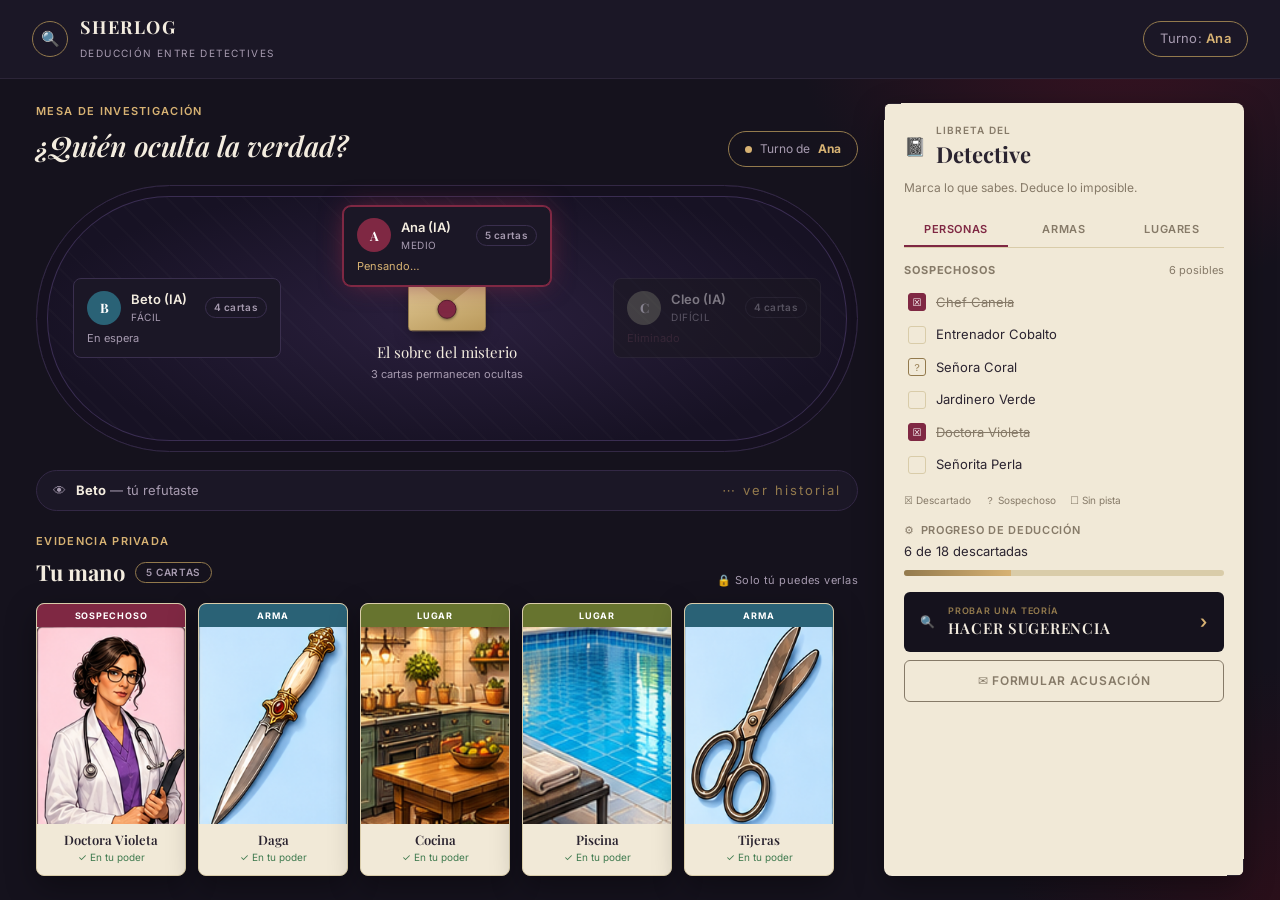
==== web/index.html @ 85bf5dad "chore(web): maqueta estática de la página, como guía" ====
<!doctype html>
<html lang="es">
<head>
<meta charset="utf-8">
<meta name="viewport" content="width=device-width, initial-scale=1">
<title>Sherlog</title>
<link rel="stylesheet" href="style.css">
</head>
<body>
<header class="barra">
  <a class="marca" href="inicio.html">
    <span class="icono">🔍</span>
    <span>
      <span class="nombre">SHERLOG</span><br>
      <span class="lema">Deducción entre detectives</span>
    </span>
  </a>
  <span class="turno">Turno: <strong id="turno-nombre">Tú</strong></span>
</header>

<main class="juego">
  <section class="mesa-col">
    <div class="mesa-encabezado">
      <div>
        <span class="etiqueta">Mesa de investigación</span>
        <h1>¿Quién oculta la verdad?</h1>
      </div>
      <span class="pildora-turno"><i class="punto"></i> Turno de <strong id="pildora-turno-nombre">Tú</strong></span>
    </div>

    <div class="mesa-ovalo" id="mesa-ovalo">
      <div class="sobre">
        <span class="etq">Confidencial</span>
        <div class="ico"></div>
        <span class="titulo">El sobre del misterio</span>
        <span class="sub">3 cartas permanecen ocultas</span>
      </div>
    </div>

    <details class="actividad">
      <summary>
        👁 <span id="actividad-ultimo">Cargando…</span>
        <span class="mas">⋯ ver historial</span>
      </summary>
      <ol id="historial"></ol>
    </details>

    <div class="mano-seccion">
      <div class="mano-encabezado">
        <div>
          <span class="etiqueta">Evidencia privada</span>
          <h2>Tu mano <span class="chip" id="mano-cuenta">0 cartas</span></h2>
        </div>
        <p class="nota-privada">🔒 Solo tú puedes verlas</p>
      </div>
      <div class="abanico" id="mano"></div>
    </div>
  </section>

  <aside class="libreta-panel expediente">
    <div class="libreta-encabezado">
      <span class="icono">📓</span>
      <div><span class="pre">Libreta del</span><h2>Detective</h2></div>
    </div>
    <p class="lema">Marca lo que sabes. Deduce lo imposible.</p>

    <div class="tabs" id="tabs">
      <button type="button" class="tab sel" data-tipo="sospechoso">Personas</button>
      <button type="button" class="tab" data-tipo="arma">Armas</button>
      <button type="button" class="tab" data-tipo="lugar">Lugares</button>
    </div>

    <div class="libreta-cab">
      <span id="libreta-cab-titulo">Sospechosos</span>
      <span id="libreta-cab-total">6 posibles</span>
    </div>
    <div class="libreta-lista" id="libreta-lista"></div>

    <div class="leyenda">
      <span>☒ Descartado</span><span>？ Sospechoso</span><span>☐ Sin pista</span>
    </div>

    <div class="progreso">
      <div class="progreso-cab">⚙ <span>Progreso de deducción</span></div>
      <div class="progreso-txt" id="progreso-txt">0 de 18 descartadas</div>
      <div class="progreso-barra"><div class="progreso-rel" id="progreso-rel"></div></div>
    </div>

    <button type="button" class="boton-teoria" id="boton-sugerir">
      <span class="ico">🔍</span>
      <span class="txt"><span class="etq">Probar una teoría</span><span class="val">Hacer sugerencia</span></span>
      <span class="flecha">›</span>
    </button>
    <div class="panel-sugerencia" id="panel-sugerencia" hidden>
      <div class="selectores" id="selectores"></div>
      <div class="botones">
        <button class="primario">Sugerir</button>
      </div>
    </div>

    <button type="button" class="boton-acusar">✉ Formular acusación</button>
  </aside>
</main>

<script src="app.js"></script>
</body>
</html>
---- web/style.css ----
@import url('https://fonts.googleapis.com/css2?family=Playfair+Display:ital,wght@0,500;0,600;0,700;1,500&family=Inter:wght@400;500;600;700&display=swap');

:root {
  --fondo: #15121d;
  --fondo-alt: #1b1726;
  --panel: #f1e9d7;
  --panel-borde: #d9cca9;
  --tinta: #2b2430;
  --tinta-clara: #f3ecdf;
  --suave: #867a68;
  --suave-claro: #a79bb0;
  --vino: #7f2843;
  --vino-oscuro: #551b2d;
  --dorado: #d7b273;
  --dorado-tenue: #937a4d;
  --arma: #2a6276;
  --lugar: #67742f;
  --morado: #5e4b8c;
  --verde: #3f7a4f;
  --radio: 4px;
  --serif: 'Playfair Display', Georgia, serif;
  --sans: 'Inter', system-ui, sans-serif;
  --sombra: 0 10px 30px rgb(0 0 0 / .35);
}

* { box-sizing: border-box; }

body {
  margin: 0;
  height: 100vh;
  display: grid;
  grid-template-rows: auto 1fr;
  color: var(--tinta-clara);
  font: 15px/1.5 var(--sans);
  background:
    radial-gradient(ellipse 480px 420px at 88% 0%, #3c1322 0%, transparent 70%),
    radial-gradient(ellipse 420px 360px at 100% 100%, #2a0f1a 0%, transparent 65%),
    var(--fondo);
}

a { color: inherit; }

/* ===== Cabecera compartida ===== */
.barra {
  display: flex; align-items: center; gap: 16px;
  padding: 14px 32px;
  background: var(--fondo-alt); border-bottom: 1px solid #2c2538;
}
.marca { display: flex; align-items: center; gap: 12px; text-decoration: none; }
.marca .icono {
  width: 36px; height: 36px; border-radius: 50%;
  border: 1px solid var(--dorado-tenue); display: grid; place-items: center;
  color: var(--dorado); font-size: 15px;
}
.marca .nombre { font-family: var(--serif); font-weight: 700; font-size: 18px; letter-spacing: .08em; color: var(--tinta-clara); }
.marca .lema { font-size: 10px; letter-spacing: .14em; color: var(--suave-claro); text-transform: uppercase; }

.turno {
  margin-left: auto; padding: 7px 16px; border-radius: 999px;
  background: transparent; border: 1px solid var(--dorado-tenue); color: var(--suave-claro);
  font-size: 13px; letter-spacing: .02em;
}
.turno strong { color: var(--dorado); font-weight: 600; }

.boton-fantasma {
  margin-left: auto; padding: 9px 18px; border-radius: 999px;
  border: 1px solid var(--dorado-tenue); background: transparent;
  color: var(--tinta-clara); font: inherit; font-size: 12px; letter-spacing: .08em;
  text-transform: uppercase; text-decoration: none; cursor: pointer;
  display: inline-flex; align-items: center; gap: 8px;
}
.boton-fantasma:hover { border-color: var(--dorado); color: var(--dorado); }

/* ===== Expediente: marco de esquina (decorativo, estilo ficha) ===== */
.expediente { position: relative; }
.expediente::before, .expediente::after {
  content: ''; position: absolute; width: 16px; height: 16px;
  border-color: var(--dorado-tenue); pointer-events: none;
}
.expediente::before { top: -1px; left: -1px; border-top: 2px solid; border-left: 2px solid; }
.expediente::after { bottom: -1px; right: -1px; border-bottom: 2px solid; border-right: 2px solid; }

/* ================= TABLERO DE JUEGO ================= */
.juego {
  display: grid;
  grid-template-columns: 1fr 360px;
  gap: 26px;
  padding: 24px 36px;
  min-height: 0; overflow: auto;
}

.mesa-col { display: flex; flex-direction: column; min-height: 0; }

.mesa-encabezado { display: flex; align-items: flex-end; justify-content: space-between; gap: 16px; margin-bottom: 18px; }
.mesa-encabezado .etiqueta {
  display: block; font-size: 11px; font-weight: 600; color: var(--dorado);
  text-transform: uppercase; letter-spacing: .12em; margin-bottom: 6px;
}
.mesa-encabezado h1 { font-family: var(--serif); font-style: italic; font-weight: 600; font-size: 28px; margin: 0; color: var(--tinta-clara); }
.pildora-turno {
  flex-shrink: 0; display: inline-flex; align-items: center; gap: 8px;
  padding: 8px 16px; border-radius: 999px; border: 1px solid var(--dorado-tenue);
  font-size: 12px; color: var(--suave-claro); white-space: nowrap;
}
.pildora-turno .punto {
  width: 7px; height: 7px; border-radius: 50%; background: var(--dorado); display: inline-block;
  animation: respirar 2.2s ease-in-out infinite;
}
@keyframes respirar { 50% { opacity: .35; } }
.pildora-turno strong { color: var(--dorado); }

/* Mesa ovalada */
.mesa-ovalo {
  position: relative; height: 340px; border-radius: 170px;
  background:
    repeating-linear-gradient(45deg, #ffffff04 0 2px, transparent 2px 18px),
    radial-gradient(ellipse at center, #2a1f3d 0%, #171224 72%);
  border: 1px solid #332845;
  box-shadow: inset 0 0 0 10px #15101f, inset 0 0 0 11px #3a2d52;
  margin-bottom: 18px;
}
.asiento {
  position: absolute; width: 208px;
  background: var(--fondo-alt); border: 1px solid #3a2f4e; border-radius: 8px;
  padding: 11px 13px; color: var(--tinta-clara);
  transition: box-shadow .2s, border-color .2s;
}
.asiento.norte { top: 20px; left: 50%; transform: translateX(-50%); }
.asiento.sur   { bottom: 20px; left: 50%; transform: translateX(-50%); }
.asiento.oeste { left: 36px; top: 50%; transform: translateY(-50%); }
.asiento.este  { right: 36px; top: 50%; transform: translateY(-50%); }
.asiento.activo {
  border-color: var(--c, var(--dorado));
  box-shadow: 0 0 0 1px var(--c, var(--dorado)), 0 0 28px -6px var(--c, var(--dorado));
}
.asiento.eliminado { opacity: .45; filter: grayscale(.7); }
.asiento-cab { display: flex; align-items: center; gap: 10px; }
.asiento .avatar {
  width: 34px; height: 34px; border-radius: 50%; flex-shrink: 0;
  display: grid; place-items: center;
  background: var(--c, var(--arma)); color: #fff;
  font-family: var(--serif); font-size: 13px; font-weight: 700;
}
.asiento .nombre { font-weight: 600; font-size: 13px; }
.asiento .rol { font-size: 10px; letter-spacing: .06em; text-transform: uppercase; color: var(--suave-claro); white-space: nowrap; }
.asiento .estado { font-size: 11px; margin-top: 5px; color: var(--suave-claro); }
.asiento.activo .estado { color: var(--dorado); }
.asiento.eliminado .estado { color: var(--vino); }
.asiento .cartas-n {
  margin-left: auto; font-size: 10px; font-weight: 600; letter-spacing: .03em;
  color: var(--suave-claro); border: 1px solid #3a2f4e; border-radius: 999px;
  padding: 2px 8px; flex-shrink: 0;
}

.sobre {
  position: absolute; top: 50%; left: 50%; transform: translate(-50%, -50%);
  text-align: center; width: 160px;
}
.sobre .ico {
  position: relative; width: 78px; height: 56px; margin: 0 auto 10px; border-radius: 4px;
  background: linear-gradient(160deg, #e6cf9c, #b9985a);
  border: 1px solid var(--dorado-tenue);
  box-shadow: 0 6px 16px -4px rgb(0 0 0 / .5);
}
.sobre .ico::before {
  content: ''; position: absolute; top: 0; left: 0; right: 0; height: 30px;
  background: linear-gradient(160deg, #d2b87e, #a98a4e);
  clip-path: polygon(0 0, 100% 0, 50% 100%);
}
.sobre .ico::after {
  content: ''; position: absolute; left: 50%; top: 62%; transform: translate(-50%, -50%);
  width: 17px; height: 17px; border-radius: 50%;
  background: var(--vino); border: 1px solid var(--vino-oscuro);
  box-shadow: 0 1px 3px rgb(0 0 0 / .5);
}
.sobre .etq { display: block; font-size: 9px; letter-spacing: .12em; text-transform: uppercase; color: var(--dorado-tenue); margin-bottom: 8px; }
.sobre .titulo { display: block; font-family: var(--serif); font-size: 15px; color: var(--tinta-clara); }
.sobre .sub { display: block; font-size: 11px; color: var(--suave-claro); margin-top: 3px; }

/* Actividad / historial */
.actividad { margin-bottom: 22px; }
.actividad summary {
  list-style: none; cursor: pointer;
  display: flex; align-items: center; gap: 10px;
  padding: 10px 16px; border-radius: 999px;
  background: var(--fondo-alt); border: 1px solid #332845;
  font-size: 13px; color: var(--suave-claro);
}
.actividad summary::-webkit-details-marker { display: none; }
.actividad summary strong { color: var(--tinta-clara); }
.actividad summary .mas { margin-left: auto; color: var(--dorado-tenue); letter-spacing: 2px; }
.actividad ol { list-style: none; margin: 10px 0 0; padding: 0; display: grid; gap: 8px; }
.actividad li {
  padding: 9px 14px; border-radius: 6px; background: var(--fondo-alt);
  border: 1px solid #332845; border-left: 3px solid var(--dorado);
  font-size: 13px; color: var(--suave-claro);
}
.actividad li .quien { font-weight: 700; color: var(--tinta-clara); }
.actividad li .res { display: block; color: var(--dorado-tenue); font-size: 12px; margin-top: 2px; }

/* Mano */
.mano-seccion { margin-top: auto; }
.mano-encabezado { display: flex; align-items: flex-end; justify-content: space-between; margin-bottom: 14px; }
.mano-encabezado .etiqueta {
  display: block; font-size: 11px; font-weight: 600; color: var(--dorado);
  text-transform: uppercase; letter-spacing: .12em; margin-bottom: 6px;
}
.mano-encabezado h2 { font-family: var(--serif); font-size: 22px; margin: 0; color: var(--tinta-clara); display: flex; align-items: center; gap: 10px; }
.mano-encabezado .chip {
  font-family: var(--sans); font-size: 10px; font-weight: 600; letter-spacing: .06em;
  text-transform: uppercase; color: var(--suave-claro); border: 1px solid var(--dorado-tenue);
  border-radius: 999px; padding: 2px 10px;
}
.mano-encabezado .nota-privada { font-size: 11px; color: var(--suave-claro); margin: 0; }
.abanico { display: flex; gap: 12px; flex-wrap: wrap; }

.carta {
  --color: var(--suave);
  width: 150px; position: relative;
  display: flex; flex-direction: column;
  background: var(--panel); border: 1px solid var(--panel-borde);
  border-radius: 8px; box-shadow: var(--sombra);
  overflow: hidden;
  transition: transform .15s ease, box-shadow .15s ease;
}
.carta:hover { transform: translateY(-6px); box-shadow: 0 14px 30px rgb(0 0 0 / .45); }
.carta.sospechoso { --color: var(--vino); }
.carta.arma { --color: var(--arma); }
.carta.lugar { --color: var(--lugar); }

.carta .rotulo {
  background: var(--color); color: #fff; text-align: center;
  font-size: 9px; font-weight: 700; text-transform: uppercase; letter-spacing: .1em;
  padding: 5px 0;
}
.carta .arte {
  position: relative; aspect-ratio: 3 / 4; display: grid; place-items: center;
  background: var(--color);
}
.carta .arte img { position: absolute; inset: 0; width: 100%; height: 100%; object-fit: cover; }
.carta .arte .mono { font-family: var(--serif); font-size: 38px; font-weight: 700; color: #fff; opacity: .5; }
.carta .pie { padding: 8px 10px 10px; text-align: center; }
.carta .titulo { font-family: var(--serif); font-weight: 600; font-size: 13px; line-height: 1.2; color: var(--tinta); display: block; }
.carta .posesion { font-size: 10px; color: var(--verde); margin-top: 2px; display: block; }

/* ===== Libreta lateral ===== */
.libreta-panel { background: var(--panel); border-radius: 8px; box-shadow: var(--sombra); padding: 20px; color: var(--tinta); display: flex; flex-direction: column; min-height: 0; overflow: auto; }
.libreta-encabezado { display: flex; align-items: center; gap: 10px; }
.libreta-encabezado .icono { font-size: 18px; }
.libreta-encabezado .pre { display: block; font-size: 10px; font-weight: 600; letter-spacing: .1em; text-transform: uppercase; color: var(--suave); }
.libreta-encabezado h2 { font-family: var(--serif); font-size: 22px; margin: 0; }
.libreta-panel .lema { font-size: 12px; color: var(--suave); margin: 8px 0 16px; }

.tabs { display: flex; gap: 4px; border-bottom: 1px solid var(--panel-borde); margin-bottom: 14px; }
.tab {
  flex: 1; background: none; border: none; padding: 8px 4px; cursor: pointer;
  font: inherit; font-size: 11px; font-weight: 600; letter-spacing: .06em; text-transform: uppercase;
  color: var(--suave); border-bottom: 2px solid transparent; border-radius: 0;
}
.tab.sel { color: var(--vino); border-bottom-color: var(--vino); }

.libreta-cab { display: flex; justify-content: space-between; align-items: baseline; margin-bottom: 8px; }
.libreta-cab span:first-child { font-size: 11px; font-weight: 700; letter-spacing: .08em; text-transform: uppercase; color: var(--suave); }
.libreta-cab span:last-child { font-size: 11px; color: var(--suave); }

.libreta-lista { display: grid; gap: 1px; margin-bottom: 12px; }
.fila-carta { display: flex; align-items: center; gap: 10px; padding: 6px 4px; border-radius: 4px; }
.fila-carta:hover { background: #e9dfc4; }
.fila-carta .estado-ico {
  width: 18px; height: 18px; border: 1px solid var(--panel-borde); border-radius: 3px;
  display: grid; place-items: center; font-size: 10px; flex-shrink: 0; color: var(--suave);
}
.fila-carta .nombre { font-size: 13px; }
.fila-carta.descartado .estado-ico { background: var(--vino); border-color: var(--vino); color: #fff; }
.fila-carta.descartado .nombre { color: var(--suave); text-decoration: line-through; }
.fila-carta.sospechoso .estado-ico { color: var(--dorado-tenue); border-color: var(--dorado-tenue); }

.leyenda { display: flex; gap: 14px; flex-wrap: wrap; font-size: 10px; color: var(--suave); margin-bottom: 14px; }

.progreso { margin-bottom: 16px; }
.progreso-cab { display: flex; align-items: center; gap: 6px; font-size: 11px; font-weight: 600; letter-spacing: .06em; text-transform: uppercase; color: var(--suave); }
.progreso-txt { font-size: 13px; margin: 4px 0 8px; }
.progreso-barra { height: 6px; border-radius: 999px; background: var(--panel-borde); overflow: hidden; }
.progreso-rel { height: 100%; background: linear-gradient(90deg, var(--dorado-tenue), var(--dorado)); }

.boton-teoria {
  width: 100%; display: flex; align-items: center; gap: 12px; text-align: left;
  background: var(--fondo); color: var(--tinta-clara); border: none; border-radius: 6px;
  padding: 12px 16px; cursor: pointer; margin-bottom: 8px;
}
.boton-teoria:hover { background: var(--fondo-alt); }
.boton-teoria .txt { flex: 1; }
.boton-teoria .etq { display: block; font-size: 9px; letter-spacing: .1em; text-transform: uppercase; color: var(--dorado-tenue); }
.boton-teoria .val { display: block; font-family: var(--serif); font-size: 15px; }
.boton-teoria .flecha { color: var(--dorado); font-size: 18px; }

.panel-sugerencia { margin-bottom: 14px; }
.selectores { display: grid; gap: 10px; margin-bottom: 10px; }
.slot { display: flex; flex-direction: column; gap: 4px; }
.slot label { font-size: 10px; font-weight: 600; color: var(--suave); text-transform: uppercase; letter-spacing: .08em; }
.slot select {
  padding: 8px 10px; border: 1px solid var(--panel-borde); border-radius: 4px;
  background: #fff; font: inherit; font-size: 13px; color: var(--tinta); cursor: pointer;
}
.botones { display: flex; gap: 8px; }

button {
  padding: 9px 18px; border-radius: 999px; border: 1px solid var(--vino);
  background: #fff; font: inherit; font-weight: 600; font-size: 12px;
  letter-spacing: .06em; text-transform: uppercase; color: var(--vino);
  cursor: pointer; transition: transform .1s, background .15s, color .15s;
}
button:hover { transform: translateY(-1px); }
button.primario { background: var(--vino); border-color: var(--vino); color: var(--tinta-clara); }
button.primario:hover { background: var(--vino-oscuro); }

.boton-acusar {
  width: 100%; background: transparent; border: 1px solid var(--suave);
  color: var(--suave); border-radius: 6px; padding: 11px 16px;
}
.boton-acusar:hover { border-color: var(--vino); color: var(--vino); transform: none; }

/* ================= PÁGINA DE INICIO ================= */
body.inicio { height: auto; min-height: 100vh; }
.escena {
  display: flex; flex-direction: column; min-height: calc(100vh - 68px);
}
.escena-contenido {
  flex: 1; position: relative;
  display: grid; grid-template-columns: 1fr 460px;
  align-items: center; gap: 40px;
  padding: 48px 60px;
}

.hero-rotulo { display: flex; align-items: center; gap: 12px; margin-bottom: 28px; }
.hero-rotulo .raya { width: 28px; height: 1px; background: var(--dorado-tenue); }
.hero-rotulo span { font-size: 12px; letter-spacing: .18em; color: var(--dorado); text-transform: uppercase; }

.hero h1 {
  font-family: var(--serif); font-weight: 600; font-style: italic;
  font-size: clamp(34px, 4.2vw, 52px); line-height: 1.18;
  color: var(--tinta-clara); margin: 0 0 22px; max-width: 13ch;
}
.hero p {
  font-size: 16px; line-height: 1.7; color: var(--suave-claro);
  max-width: 46ch; margin: 0 0 34px;
}
.hero-stats { display: flex; align-items: baseline; gap: 22px; flex-wrap: wrap; }
.hero-stats .dato { display: flex; align-items: baseline; gap: 8px; }
.hero-stats .num { font-family: var(--serif); font-size: 26px; color: var(--dorado); }
.hero-stats .lbl { font-size: 11px; letter-spacing: .08em; text-transform: uppercase; color: var(--suave-claro); }
.hero-stats .punto { color: var(--dorado-tenue); }

/* Ficha de preferencias */
.ficha {
  background: var(--panel); border-radius: 6px; box-shadow: var(--sombra);
  padding: 30px 30px 24px; color: var(--tinta);
}
.ficha .ante { font-size: 11px; font-weight: 600; letter-spacing: .12em; text-transform: uppercase; color: var(--dorado-tenue); margin-bottom: 8px; }
.ficha h2 { font-family: var(--serif); font-size: 24px; font-weight: 600; margin: 0 0 6px; }
.ficha .sub { font-size: 13px; color: var(--suave); margin: 0 0 18px; }
.ficha hr { border: none; border-top: 1px solid var(--panel-borde); margin: 0 0 22px; }

.campo { margin-bottom: 22px; }
.campo .num-etiqueta { display: flex; align-items: center; gap: 10px; margin-bottom: 10px; }
.campo .num-etiqueta .num {
  width: 20px; height: 20px; border-radius: 50%; border: 1px solid var(--dorado-tenue);
  display: grid; place-items: center; font-size: 10px; color: var(--dorado-tenue);
}
.campo .num-etiqueta .txt { font-size: 11px; font-weight: 600; letter-spacing: .1em; text-transform: uppercase; color: var(--suave); }

.campo-input {
  display: flex; align-items: center; gap: 10px;
  border: 1px solid var(--panel-borde); border-radius: 4px; background: #fff;
  padding: 11px 14px;
}
.campo-input input {
  border: none; outline: none; background: transparent; font: inherit; color: var(--tinta);
  flex: 1; font-size: 14px;
}
.campo-input .contador { font-size: 11px; color: var(--suave); }

.opciones-3 { display: grid; grid-template-columns: repeat(3, 1fr); gap: 10px; }

.op-rival {
  border: 1px solid var(--panel-borde); border-radius: 4px; background: #fff;
  padding: 12px; cursor: pointer; text-align: left;
}
.op-rival .num { font-family: var(--serif); font-size: 22px; color: var(--tinta); display: block; }
.op-rival .lbl { font-size: 10px; font-weight: 600; letter-spacing: .06em; text-transform: uppercase; color: var(--suave); }
.op-rival .tot { font-size: 10px; color: var(--suave); display: block; }
.op-rival.sel { background: var(--vino); border-color: var(--vino); }
.op-rival.sel .num, .op-rival.sel .lbl, .op-rival.sel .tot { color: var(--tinta-clara); }

.op-dificultad {
  display: flex; align-items: center; gap: 12px;
  border: 1px solid var(--panel-borde); border-radius: 4px; background: #fff;
  padding: 11px 14px; margin-bottom: 8px; cursor: pointer;
}
.op-dificultad .puntos { font-size: 10px; letter-spacing: 2px; color: var(--dorado-tenue); width: 28px; }
.op-dificultad .txt { flex: 1; }
.op-dificultad .titulo { font-family: var(--serif); font-size: 15px; color: var(--tinta); display: block; }
.op-dificultad .desc { font-size: 12px; color: var(--suave); }
.op-dificultad .radio {
  width: 16px; height: 16px; border-radius: 50%; border: 1px solid var(--panel-borde);
  position: relative; flex-shrink: 0;
}
.op-dificultad.sel { background: #e9dfc4; border-color: var(--dorado-tenue); }
.op-dificultad.sel .radio { border-color: var(--vino); }
.op-dificultad.sel .radio::after {
  content: ''; position: absolute; inset: 3px; border-radius: 50%; background: var(--vino);
}

.ayuda { display: flex; align-items: center; gap: 8px; font-size: 12px; color: var(--suave); margin: 14px 0 20px; }

.cta {
  width: 100%; display: flex; align-items: center; justify-content: space-between;
  background: var(--vino); color: var(--tinta-clara); border: none; border-radius: 4px;
  padding: 14px 20px; cursor: pointer; text-align: left; text-decoration: none;
}
.cta:hover { background: var(--vino-oscuro); }
.cta .etq { display: block; font-size: 10px; letter-spacing: .1em; text-transform: uppercase; color: #d9b8c0; margin-bottom: 2px; }
.cta .txt { font-family: var(--serif); font-size: 17px; }
.cta .flecha { font-size: 20px; }

.nota-privada { text-align: center; font-size: 11px; color: var(--suave); letter-spacing: .04em; margin-top: 14px; }

.pie-pagina {
  display: flex; justify-content: space-between; align-items: center;
  padding: 16px 32px; font-size: 11px; letter-spacing: .08em; text-transform: uppercase;
  color: var(--suave-claro); border-top: 1px solid #2c2538;
}
.pie-pagina .cita { font-family: var(--serif); font-style: italic; text-transform: none; letter-spacing: 0; font-size: 13px; color: var(--suave-claro); }

@media (max-width: 920px) {
  .escena { grid-template-columns: 1fr; padding: 32px; }
  .pie-pagina { flex-direction: column; gap: 6px; text-align: center; }
}
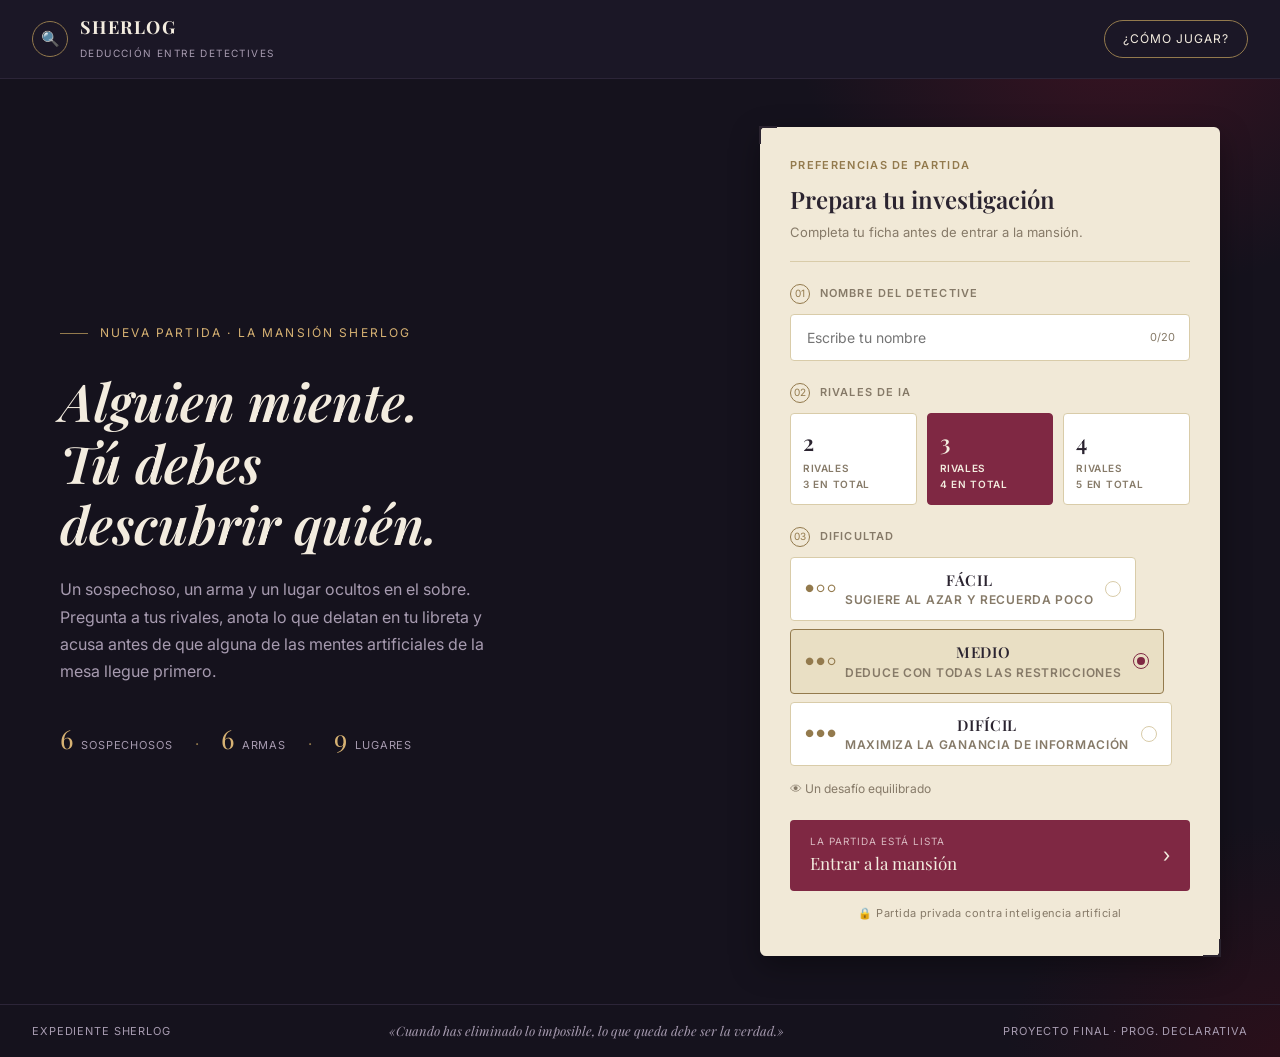
==== commit 7863050b: "feat(web): la página juega contra la API Closes #19" ====
--- a/web/index.html
+++ b/web/index.html
@@ -15,7 +15,7 @@
       <span class="lema">Deducción entre detectives</span>
     </span>
   </a>
-  <span class="turno">Turno: <strong id="turno-nombre">Tú</strong></span>
+  <span class="turno">Turno: <strong id="turno-nombre">…</strong></span>
 </header>
 
 <main class="juego">
@@ -94,13 +94,16 @@
     <div class="panel-sugerencia" id="panel-sugerencia" hidden>
       <div class="selectores" id="selectores"></div>
       <div class="botones">
-        <button class="primario">Sugerir</button>
+        <button class="primario" id="enviar-sugerencia">Sugerir</button>
+        <button type="button" id="enviar-acusacion">Acusar</button>
       </div>
     </div>
 
-    <button type="button" class="boton-acusar">✉ Formular acusación</button>
+    <p class="aviso-turno" id="aviso-turno"></p>
   </aside>
 </main>
+
+<dialog id="dialogo"></dialog>
 
 <script src="app.js"></script>
 </body>
--- a/web/style.css
+++ b/web/style.css
@@ -436,3 +436,17 @@
   .escena { grid-template-columns: 1fr; padding: 32px; }
   .pie-pagina { flex-direction: column; gap: 6px; text-align: center; }
 }
+
+/* --- Comportamiento (#19): diálogo, avisos y botones desactivados --- */
+dialog#dialogo {
+  border: 1px solid var(--panel-borde); border-radius: 10px; background: var(--panel);
+  color: var(--tinta, #2b2430); padding: 22px 26px; max-width: 460px; width: calc(100% - 32px);
+}
+dialog#dialogo::backdrop { background: rgba(10, 8, 16, .7); }
+dialog#dialogo h2 { margin: 0 0 8px; }
+dialog#dialogo .opciones { display: flex; flex-direction: column; gap: 8px; margin: 14px 0 4px; }
+dialog#dialogo .botones { display: flex; gap: 10px; margin-top: 14px; }
+.aviso-turno { font-size: 13px; color: var(--suave); margin: 10px 0 0; min-height: 1.2em; }
+.aviso-turno.tu-turno { color: var(--vino); font-weight: 600; }
+button:disabled, select:disabled { opacity: .5; cursor: not-allowed; }
+.fila-carta.sobre .estado-ico { color: var(--dorado); border-color: var(--dorado); }
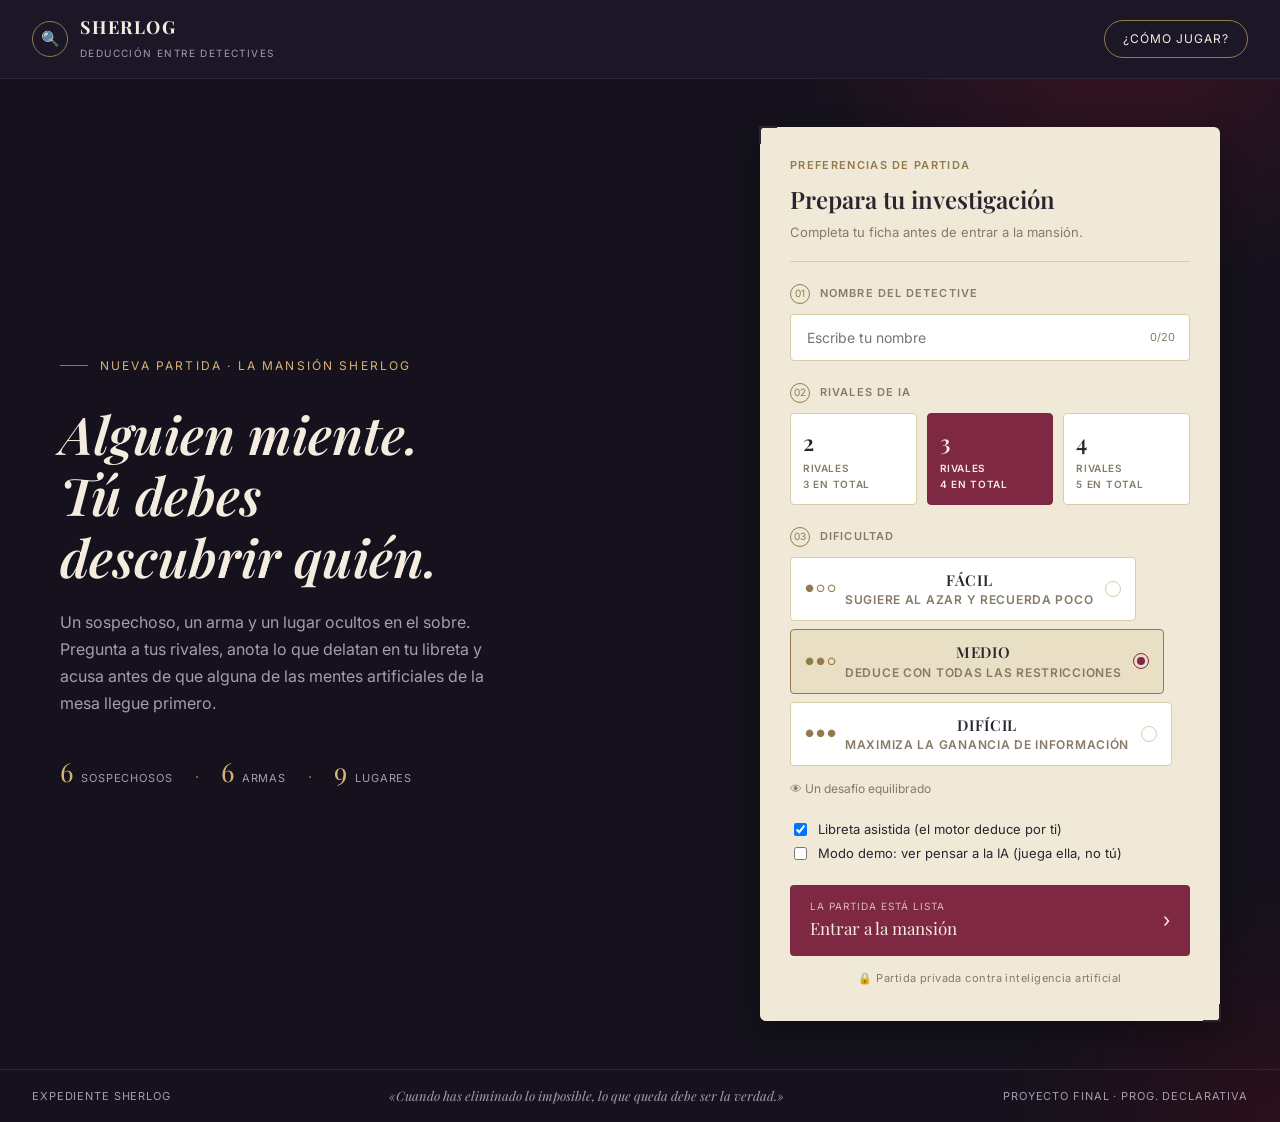
==== commit b32c305d: "feat(web): libreta asistida con porcentajes y modo demo Closes #20" ====
--- a/web/index.html
+++ b/web/index.html
@@ -60,7 +60,7 @@
   <aside class="libreta-panel expediente">
     <div class="libreta-encabezado">
       <span class="icono">📓</span>
-      <div><span class="pre">Libreta del</span><h2>Detective</h2></div>
+      <div><span class="pre">Libreta del</span><h2 id="libreta-titulo">Detective</h2></div>
     </div>
     <p class="lema">Marca lo que sabes. Deduce lo imposible.</p>
 
@@ -77,7 +77,7 @@
     <div class="libreta-lista" id="libreta-lista"></div>
 
     <div class="leyenda">
-      <span>☒ Descartado</span><span>？ Sospechoso</span><span>☐ Sin pista</span>
+      <span>☒ Descartado</span><span>✔ Seguro</span><span>？ Sospechoso</span><span>☐ Sin pista</span>
     </div>
 
     <div class="progreso">
--- a/web/style.css
+++ b/web/style.css
@@ -449,4 +449,15 @@
 .aviso-turno { font-size: 13px; color: var(--suave); margin: 10px 0 0; min-height: 1.2em; }
 .aviso-turno.tu-turno { color: var(--vino); font-weight: 600; }
 button:disabled, select:disabled { opacity: .5; cursor: not-allowed; }
-.fila-carta.sobre .estado-ico { color: var(--dorado); border-color: var(--dorado); }
+.fila-carta.segura .estado-ico { color: var(--dorado); border-color: var(--dorado); }
+
+/* --- Libreta asistida (#20) --- */
+.fila-carta .nombre { white-space: nowrap; }
+.fila-carta .pct { margin-left: auto; font-size: 12px; font-variant-numeric: tabular-nums; color: var(--suave); }
+.fila-carta.sospechoso .pct { color: var(--dorado-tenue); font-weight: 600; }
+.fila-carta.segura { background: rgba(176, 138, 62, .18); font-weight: 700; }
+.fila-carta.segura .estado-ico { background: var(--dorado); border-color: var(--dorado); color: #fff; }
+.fila-carta.segura .pct { color: var(--vino); font-weight: 700; }
+.nota-asistente { font-size: 12px; color: var(--suave); margin: 8px 4px 0; }
+.casilla { display: flex; gap: 8px; align-items: center; font-size: 13px; margin: 4px 0; }
+.leyenda { flex-wrap: wrap; }
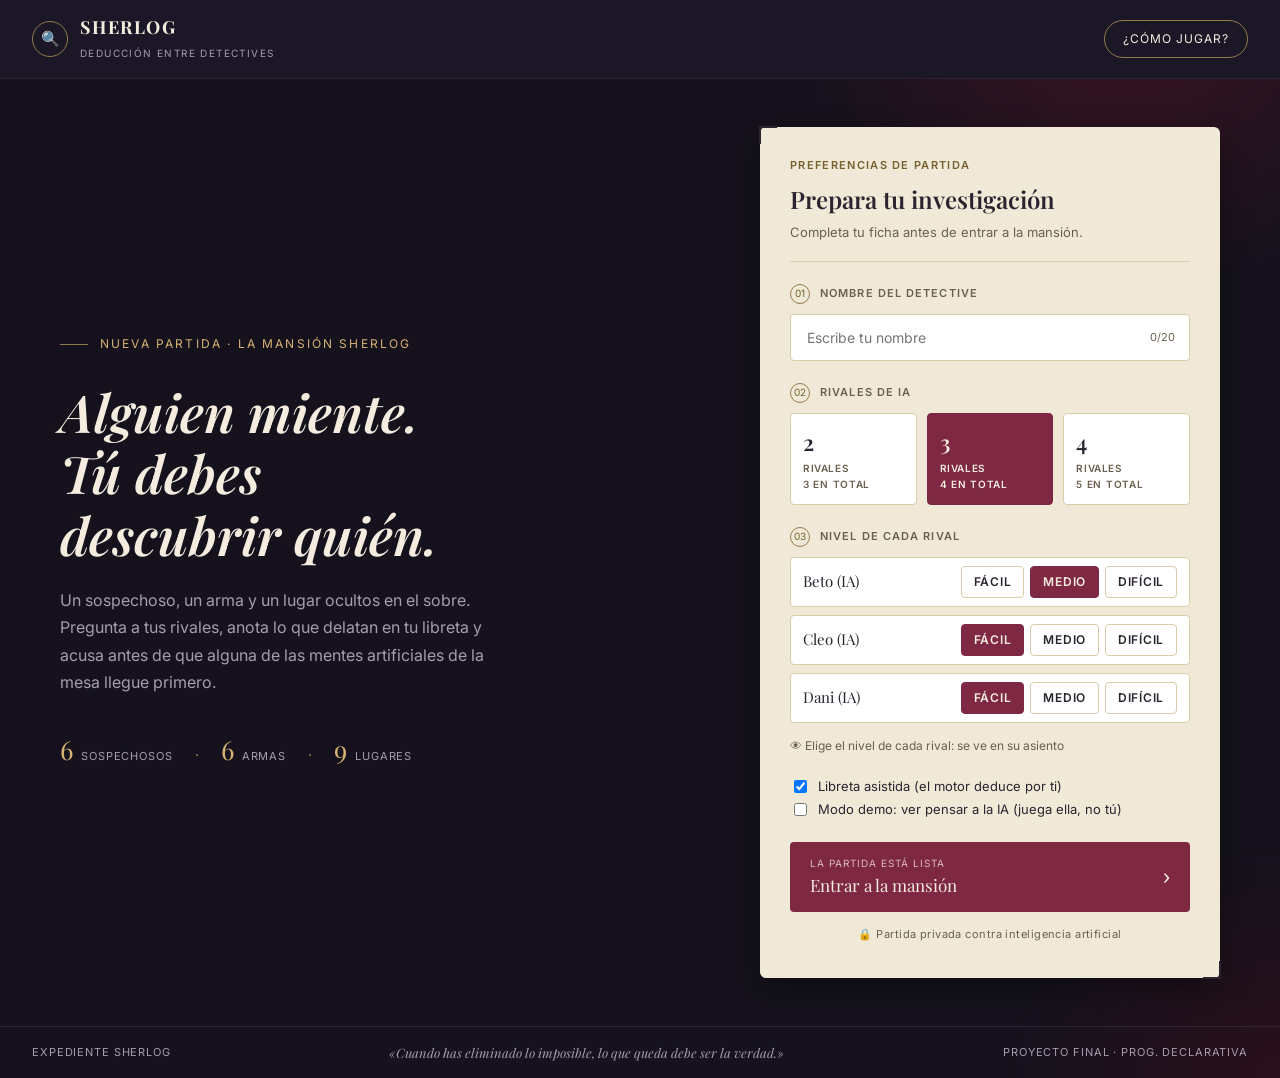
==== commit 4d69e749: "design(web): mesa en rejilla, móvil, paso a paso, pestañas por turno y manos al final Closes #31" ====
--- a/web/index.html
+++ b/web/index.html
@@ -4,7 +4,7 @@
 <meta charset="utf-8">
 <meta name="viewport" content="width=device-width, initial-scale=1">
 <title>Sherlog</title>
-<link rel="stylesheet" href="style.css">
+<link rel="stylesheet" href="style.css?v=42">
 </head>
 <body>
 <header class="barra">
@@ -15,7 +15,6 @@
       <span class="lema">Deducción entre detectives</span>
     </span>
   </a>
-  <span class="turno">Turno: <strong id="turno-nombre">…</strong></span>
 </header>
 
 <main class="juego">
@@ -25,7 +24,17 @@
         <span class="etiqueta">Mesa de investigación</span>
         <h1>¿Quién oculta la verdad?</h1>
       </div>
-      <span class="pildora-turno"><i class="punto"></i> Turno de <strong id="pildora-turno-nombre">Tú</strong></span>
+      <div class="mesa-controles">
+        <label class="ritmo" title="Paso a paso: cada jugada sale en una ventana y esperas a pulsar Siguiente. Los demás ritmos pasan solos.">Ritmo
+          <select id="ritmo">
+            <option value="manual">Paso a paso</option>
+            <option value="4">Lento</option>
+            <option value="2.5">Normal</option>
+            <option value="1">Rápido</option>
+          </select>
+        </label>
+        <span class="pildora-turno"><i class="punto"></i> Turno de <strong id="pildora-turno-nombre">Tú</strong></span>
+      </div>
     </div>
 
     <div class="mesa-ovalo" id="mesa-ovalo">
@@ -37,13 +46,11 @@
       </div>
     </div>
 
-    <details class="actividad">
-      <summary>
-        👁 <span id="actividad-ultimo">Cargando…</span>
-        <span class="mas">⋯ ver historial</span>
-      </summary>
-      <ol id="historial"></ol>
-    </details>
+    <section class="actividad turnos" aria-label="Historial por turnos">
+      <div class="turnos-cab">👁 <span id="actividad-ultimo">Cargando…</span></div>
+      <div class="turnos-tabs" id="turnos-tabs" role="tablist"></div>
+      <div class="turno-detalle" id="turno-detalle" role="tabpanel"></div>
+    </section>
 
     <div class="mano-seccion">
       <div class="mano-encabezado">
@@ -105,6 +112,6 @@
 
 <dialog id="dialogo"></dialog>
 
-<script src="app.js"></script>
+<script src="app.js?v=42"></script>
 </body>
 </html>
--- a/web/style.css
+++ b/web/style.css
@@ -7,16 +7,18 @@
   --panel-borde: #d9cca9;
   --tinta: #2b2430;
   --tinta-clara: #f3ecdf;
-  --suave: #867a68;
+  --suave: #6a604f;
   --suave-claro: #a79bb0;
   --vino: #7f2843;
   --vino-oscuro: #551b2d;
   --dorado: #d7b273;
   --dorado-tenue: #937a4d;
+  --dorado-texto: #75602f;   /* dorado legible sobre el papel claro */
+  --rosa: #e08fa5;            /* vino legible sobre fondo oscuro */
   --arma: #2a6276;
   --lugar: #67742f;
   --morado: #5e4b8c;
-  --verde: #3f7a4f;
+  --verde: #2f6a40;
   --radio: 4px;
   --serif: 'Playfair Display', Georgia, serif;
   --sans: 'Inter', system-ui, sans-serif;
@@ -109,9 +111,12 @@
 @keyframes respirar { 50% { opacity: .35; } }
 .pildora-turno strong { color: var(--dorado); }
 
-/* Mesa ovalada */
+/* Mesa ovalada: una rejilla, así los asientos nunca tapan el sobre */
 .mesa-ovalo {
-  position: relative; height: 340px; border-radius: 170px;
+  display: grid; align-items: center; justify-items: center; gap: 14px 20px;
+  grid-template-columns: 1fr minmax(150px, 190px) 1fr;
+  grid-template-areas: "oeste sobre este";
+  padding: 26px 34px; border-radius: 90px;
   background:
     repeating-linear-gradient(45deg, #ffffff04 0 2px, transparent 2px 18px),
     radial-gradient(ellipse at center, #2a1f3d 0%, #171224 72%);
@@ -119,16 +124,18 @@
   box-shadow: inset 0 0 0 10px #15101f, inset 0 0 0 11px #3a2d52;
   margin-bottom: 18px;
 }
+.mesa-ovalo[data-rivales="3"] { grid-template-areas: "norte norte norte" "oeste sobre este"; }
+.mesa-ovalo[data-rivales="4"] { grid-template-areas: "norte norte norte" "oeste sobre este" "sur sur sur"; }
 .asiento {
-  position: absolute; width: 208px;
+  width: 100%; max-width: 230px;
   background: var(--fondo-alt); border: 1px solid #3a2f4e; border-radius: 8px;
   padding: 11px 13px; color: var(--tinta-clara);
   transition: box-shadow .2s, border-color .2s;
 }
-.asiento.norte { top: 20px; left: 50%; transform: translateX(-50%); }
-.asiento.sur   { bottom: 20px; left: 50%; transform: translateX(-50%); }
-.asiento.oeste { left: 36px; top: 50%; transform: translateY(-50%); }
-.asiento.este  { right: 36px; top: 50%; transform: translateY(-50%); }
+.asiento.norte { grid-area: norte; }
+.asiento.sur   { grid-area: sur; }
+.asiento.oeste { grid-area: oeste; }
+.asiento.este  { grid-area: este; }
 .asiento.activo {
   border-color: var(--c, var(--dorado));
   box-shadow: 0 0 0 1px var(--c, var(--dorado)), 0 0 28px -6px var(--c, var(--dorado));
@@ -145,17 +152,14 @@
 .asiento .rol { font-size: 10px; letter-spacing: .06em; text-transform: uppercase; color: var(--suave-claro); white-space: nowrap; }
 .asiento .estado { font-size: 11px; margin-top: 5px; color: var(--suave-claro); }
 .asiento.activo .estado { color: var(--dorado); }
-.asiento.eliminado .estado { color: var(--vino); }
+.asiento.eliminado .estado { color: var(--rosa); }
 .asiento .cartas-n {
   margin-left: auto; font-size: 10px; font-weight: 600; letter-spacing: .03em;
   color: var(--suave-claro); border: 1px solid #3a2f4e; border-radius: 999px;
   padding: 2px 8px; flex-shrink: 0;
 }
 
-.sobre {
-  position: absolute; top: 50%; left: 50%; transform: translate(-50%, -50%);
-  text-align: center; width: 160px;
-}
+.sobre { grid-area: sobre; text-align: center; width: 100%; }
 .sobre .ico {
   position: relative; width: 78px; height: 56px; margin: 0 auto 10px; border-radius: 4px;
   background: linear-gradient(160deg, #e6cf9c, #b9985a);
@@ -179,24 +183,6 @@
 
 /* Actividad / historial */
 .actividad { margin-bottom: 22px; }
-.actividad summary {
-  list-style: none; cursor: pointer;
-  display: flex; align-items: center; gap: 10px;
-  padding: 10px 16px; border-radius: 999px;
-  background: var(--fondo-alt); border: 1px solid #332845;
-  font-size: 13px; color: var(--suave-claro);
-}
-.actividad summary::-webkit-details-marker { display: none; }
-.actividad summary strong { color: var(--tinta-clara); }
-.actividad summary .mas { margin-left: auto; color: var(--dorado-tenue); letter-spacing: 2px; }
-.actividad ol { list-style: none; margin: 10px 0 0; padding: 0; display: grid; gap: 8px; }
-.actividad li {
-  padding: 9px 14px; border-radius: 6px; background: var(--fondo-alt);
-  border: 1px solid #332845; border-left: 3px solid var(--dorado);
-  font-size: 13px; color: var(--suave-claro);
-}
-.actividad li .quien { font-weight: 700; color: var(--tinta-clara); }
-.actividad li .res { display: block; color: var(--dorado-tenue); font-size: 12px; margin-top: 2px; }
 
 /* Mano */
 .mano-seccion { margin-top: auto; }
@@ -273,7 +259,7 @@
 .fila-carta .nombre { font-size: 13px; }
 .fila-carta.descartado .estado-ico { background: var(--vino); border-color: var(--vino); color: #fff; }
 .fila-carta.descartado .nombre { color: var(--suave); text-decoration: line-through; }
-.fila-carta.sospechoso .estado-ico { color: var(--dorado-tenue); border-color: var(--dorado-tenue); }
+.fila-carta.sospechoso .estado-ico { color: var(--dorado-texto); border-color: var(--dorado-texto); }
 
 .leyenda { display: flex; gap: 14px; flex-wrap: wrap; font-size: 10px; color: var(--suave); margin-bottom: 14px; }
 
@@ -356,7 +342,7 @@
   background: var(--panel); border-radius: 6px; box-shadow: var(--sombra);
   padding: 30px 30px 24px; color: var(--tinta);
 }
-.ficha .ante { font-size: 11px; font-weight: 600; letter-spacing: .12em; text-transform: uppercase; color: var(--dorado-tenue); margin-bottom: 8px; }
+.ficha .ante { font-size: 11px; font-weight: 600; letter-spacing: .12em; text-transform: uppercase; color: var(--dorado-texto); margin-bottom: 8px; }
 .ficha h2 { font-family: var(--serif); font-size: 24px; font-weight: 600; margin: 0 0 6px; }
 .ficha .sub { font-size: 13px; color: var(--suave); margin: 0 0 18px; }
 .ficha hr { border: none; border-top: 1px solid var(--panel-borde); margin: 0 0 22px; }
@@ -365,7 +351,7 @@
 .campo .num-etiqueta { display: flex; align-items: center; gap: 10px; margin-bottom: 10px; }
 .campo .num-etiqueta .num {
   width: 20px; height: 20px; border-radius: 50%; border: 1px solid var(--dorado-tenue);
-  display: grid; place-items: center; font-size: 10px; color: var(--dorado-tenue);
+  display: grid; place-items: center; font-size: 10px; color: var(--dorado-texto);
 }
 .campo .num-etiqueta .txt { font-size: 11px; font-weight: 600; letter-spacing: .1em; text-transform: uppercase; color: var(--suave); }
 
@@ -397,7 +383,7 @@
   border: 1px solid var(--panel-borde); border-radius: 4px; background: #fff;
   padding: 11px 14px; margin-bottom: 8px; cursor: pointer;
 }
-.op-dificultad .puntos { font-size: 10px; letter-spacing: 2px; color: var(--dorado-tenue); width: 28px; }
+.op-dificultad .puntos { font-size: 10px; letter-spacing: 2px; color: var(--dorado-texto); width: 28px; }
 .op-dificultad .txt { flex: 1; }
 .op-dificultad .titulo { font-family: var(--serif); font-size: 15px; color: var(--tinta); display: block; }
 .op-dificultad .desc { font-size: 12px; color: var(--suave); }
@@ -433,17 +419,17 @@
 .pie-pagina .cita { font-family: var(--serif); font-style: italic; text-transform: none; letter-spacing: 0; font-size: 13px; color: var(--suave-claro); }
 
 @media (max-width: 920px) {
-  .escena { grid-template-columns: 1fr; padding: 32px; }
-  .pie-pagina { flex-direction: column; gap: 6px; text-align: center; }
+  .escena-contenido { grid-template-columns: 1fr; padding: 32px 24px; }
 }
 
 /* --- Comportamiento (#19): diálogo, avisos y botones desactivados --- */
-dialog#dialogo {
+dialog#dialogo, dialog.dialogo-reglas {
   border: 1px solid var(--panel-borde); border-radius: 10px; background: var(--panel);
   color: var(--tinta, #2b2430); padding: 22px 26px; max-width: 460px; width: calc(100% - 32px);
 }
-dialog#dialogo::backdrop { background: rgba(10, 8, 16, .7); }
-dialog#dialogo h2 { margin: 0 0 8px; }
+dialog#dialogo::backdrop, dialog.dialogo-reglas::backdrop { background: rgba(10, 8, 16, .7); }
+dialog#dialogo h2, dialog.dialogo-reglas h2 { margin: 0 0 8px; font-family: var(--serif); }
+dialog.dialogo-reglas ol { padding-left: 20px; margin: 10px 0 16px; display: grid; gap: 8px; font-size: 14px; }
 dialog#dialogo .opciones { display: flex; flex-direction: column; gap: 8px; margin: 14px 0 4px; }
 dialog#dialogo .botones { display: flex; gap: 10px; margin-top: 14px; }
 .aviso-turno { font-size: 13px; color: var(--suave); margin: 10px 0 0; min-height: 1.2em; }
@@ -454,10 +440,115 @@
 /* --- Libreta asistida (#20) --- */
 .fila-carta .nombre { white-space: nowrap; }
 .fila-carta .pct { margin-left: auto; font-size: 12px; font-variant-numeric: tabular-nums; color: var(--suave); }
-.fila-carta.sospechoso .pct { color: var(--dorado-tenue); font-weight: 600; }
+.fila-carta.sospechoso .pct { color: var(--dorado-texto); font-weight: 600; }
 .fila-carta.segura { background: rgba(176, 138, 62, .18); font-weight: 700; }
 .fila-carta.segura .estado-ico { background: var(--dorado); border-color: var(--dorado); color: #fff; }
 .fila-carta.segura .pct { color: var(--vino); font-weight: 700; }
 .nota-asistente { font-size: 12px; color: var(--suave); margin: 8px 4px 0; }
 .casilla { display: flex; gap: 8px; align-items: center; font-size: 13px; margin: 4px 0; }
 .leyenda { flex-wrap: wrap; }
+
+/* --- Un nivel por rival (#22) --- */
+.fila-nivel { display: flex; align-items: center; justify-content: space-between; gap: 10px; flex-wrap: wrap;
+  border: 1px solid var(--panel-borde); border-radius: 4px; background: #fff; padding: 8px 12px; margin-bottom: 8px; }
+.fila-nivel .rival-nombre { font-family: var(--serif); font-size: 15px; color: var(--tinta); }
+.grupo-nivel { display: flex; gap: 6px; }
+.op-nivel { border: 1px solid var(--panel-borde); border-radius: 4px; background: #fff; color: var(--tinta);
+  font-size: 12px; padding: 6px 12px; cursor: pointer; }
+.op-nivel.sel { background: var(--vino); border-color: var(--vino); color: var(--tinta-clara); }
+
+/* --- Accesibilidad (#31) --- */
+:focus-visible { outline: 2px solid var(--dorado); outline-offset: 2px; }
+@media (prefers-reduced-motion: reduce) {
+  * { animation: none !important; transition: none !important; }
+}
+
+/* --- Pantallas pequeñas (#31) --- */
+@media (max-width: 980px) {
+  body { height: auto; min-height: 100vh; }
+  .barra { padding: 12px 16px; }
+  .juego { grid-template-columns: 1fr; padding: 18px 16px 28px; overflow: visible; gap: 18px; }
+  /* El orden en el móvil: mesa, historial, libreta (con el botón de sugerir) y al final la mano. */
+  .mesa-col { display: contents; }
+  .mesa-encabezado { order: 1; }
+  .mesa-ovalo { order: 2; margin-bottom: 0; }
+  .actividad { order: 3; margin-bottom: 0; }
+  .libreta-panel { order: 4; overflow: visible; }
+  .mano-seccion { order: 5; margin-top: 0; }
+  .mesa-encabezado { margin-bottom: 0; }
+}
+@media (max-width: 720px) {
+  .mesa-encabezado h1 { font-size: 22px; }
+  .pildora-turno { padding: 6px 12px; }
+  .mesa-ovalo, .mesa-ovalo[data-rivales] {
+    grid-template-columns: 1fr 1fr; grid-template-areas: none;
+    padding: 18px 14px; border-radius: 28px; box-shadow: inset 0 0 0 6px #15101f, inset 0 0 0 7px #3a2d52;
+  }
+  .mesa-ovalo .sobre { grid-area: auto; grid-column: 1 / -1; order: -1; }
+  .mesa-ovalo .asiento { grid-area: auto; max-width: none; }
+  .mano-encabezado { flex-direction: column; align-items: flex-start; gap: 6px; }
+  .abanico { justify-content: center; }
+  .abanico { gap: 8px; }
+  .carta { width: calc(33.333% - 6px); }
+  .carta .titulo { font-size: 11px; }
+  .carta .posesion { display: none; }
+  .asiento .cartas-n { display: none; }
+
+  .escena-contenido { grid-template-columns: 1fr; padding: 28px 16px; gap: 28px; }
+  .hero h1 { max-width: none; }
+  .ficha { padding: 22px 16px 18px; }
+  .pie-pagina { flex-direction: column; gap: 6px; text-align: center; padding: 14px 16px; }
+}
+@media (max-width: 360px) { .carta { width: calc(50% - 4px); } }
+
+/* --- Historial detallado y manos al terminar --- */
+.mano-revelada { display: flex; flex-wrap: wrap; gap: 4px; margin-top: 8px; }
+.mano-revelada .mini {
+  font-size: 10px; padding: 2px 7px; border-radius: 999px; background: #2a2238; color: var(--tinta-clara);
+  border: 1px solid #3a2f4e; white-space: nowrap;
+}
+.mano-revelada .mini.sospechoso { border-color: var(--vino); }
+.mano-revelada .mini.arma { border-color: var(--arma); }
+.mano-revelada .mini.lugar { border-color: var(--lugar); }
+.manos-titulo { margin: 12px 0 4px; font-weight: 600; }
+ul.manos-fin { margin: 0 0 4px; padding-left: 18px; font-size: 14px; display: grid; gap: 4px; }
+dialog#dialogo { max-height: 90vh; overflow: auto; }
+
+/* --- Ritmo de la partida --- */
+.mesa-controles { display: flex; align-items: center; gap: 12px; flex-wrap: wrap; justify-content: flex-end; }
+.ritmo { display: inline-flex; align-items: center; gap: 8px; font-size: 12px; color: var(--suave-claro); letter-spacing: .04em; }
+.ritmo select {
+  background: var(--fondo-alt); color: var(--tinta-clara); border: 1px solid var(--dorado-tenue);
+  border-radius: 999px; padding: 6px 12px; font: inherit; font-size: 12px; cursor: pointer;
+}
+
+/* --- Ventana de cada jugada (paso a paso) --- */
+dialog#dialogo .turno-ventana { margin: 0 0 2px; font-size: 11px; letter-spacing: .12em; text-transform: uppercase; color: var(--dorado-texto); font-weight: 600; }
+dialog#dialogo .cartas-ventana { font-family: var(--serif); font-size: 18px; margin: 4px 0 14px; }
+ul.respuestas { list-style: none; margin: 0 0 6px; padding: 0; display: grid; gap: 8px; }
+ul.respuestas li { padding: 9px 12px; border-radius: 6px; font-size: 14px; background: #fff; border: 1px solid var(--panel-borde); }
+ul.respuestas li.no { color: var(--suave); }
+ul.respuestas li.si { border-color: var(--verde); background: #eaf3ec; color: var(--tinta); }
+.res-acusacion { font-weight: 700; margin: 0 0 6px; }
+
+/* --- Una pestaña por turno --- */
+.turnos { flex-shrink: 0; margin-bottom: 22px; border: 1px solid #332845; border-radius: 12px; background: var(--fondo-alt); overflow: hidden; }
+.turnos-cab { padding: 10px 16px; font-size: 13px; color: var(--suave-claro); border-bottom: 1px solid #332845; }
+.turnos-tabs { display: flex; gap: 4px; padding: 8px 10px 0; overflow-x: auto; scrollbar-width: thin; border-bottom: 1px solid #332845; }
+button.tab-turno {
+  flex: 0 0 auto; display: flex; flex-direction: column; align-items: center; gap: 1px;
+  padding: 6px 12px 8px; min-width: 64px; border-radius: 8px 8px 0 0;
+  background: transparent; border: 1px solid transparent; border-bottom: none;
+  color: var(--suave-claro); text-transform: none; letter-spacing: 0; font-weight: 500; font-size: 11px;
+}
+button.tab-turno .n { font-family: var(--serif); font-size: 16px; color: var(--tinta-clara); }
+button.tab-turno .q { max-width: 80px; overflow: hidden; text-overflow: ellipsis; white-space: nowrap; }
+button.tab-turno:hover { transform: none; background: #241d33; }
+button.tab-turno.sel { background: var(--panel); border-color: var(--panel-borde); color: var(--suave); }
+button.tab-turno.sel .n { color: var(--vino); }
+button.tab-turno.acusa .n { color: var(--rosa); }
+button.tab-turno.sel.acusa .n { color: var(--vino); }
+.turno-detalle { background: var(--panel); color: var(--tinta); padding: 14px 18px 16px; min-height: 96px; }
+.turno-detalle h2 { margin: 0 0 4px; font-size: 20px; font-family: var(--serif); }
+.turno-detalle .turno-ventana { margin: 0; font-size: 11px; letter-spacing: .12em; text-transform: uppercase; color: var(--dorado-texto); font-weight: 600; }
+.turno-detalle .cartas-ventana { font-family: var(--serif); font-size: 17px; margin: 2px 0 10px; }
